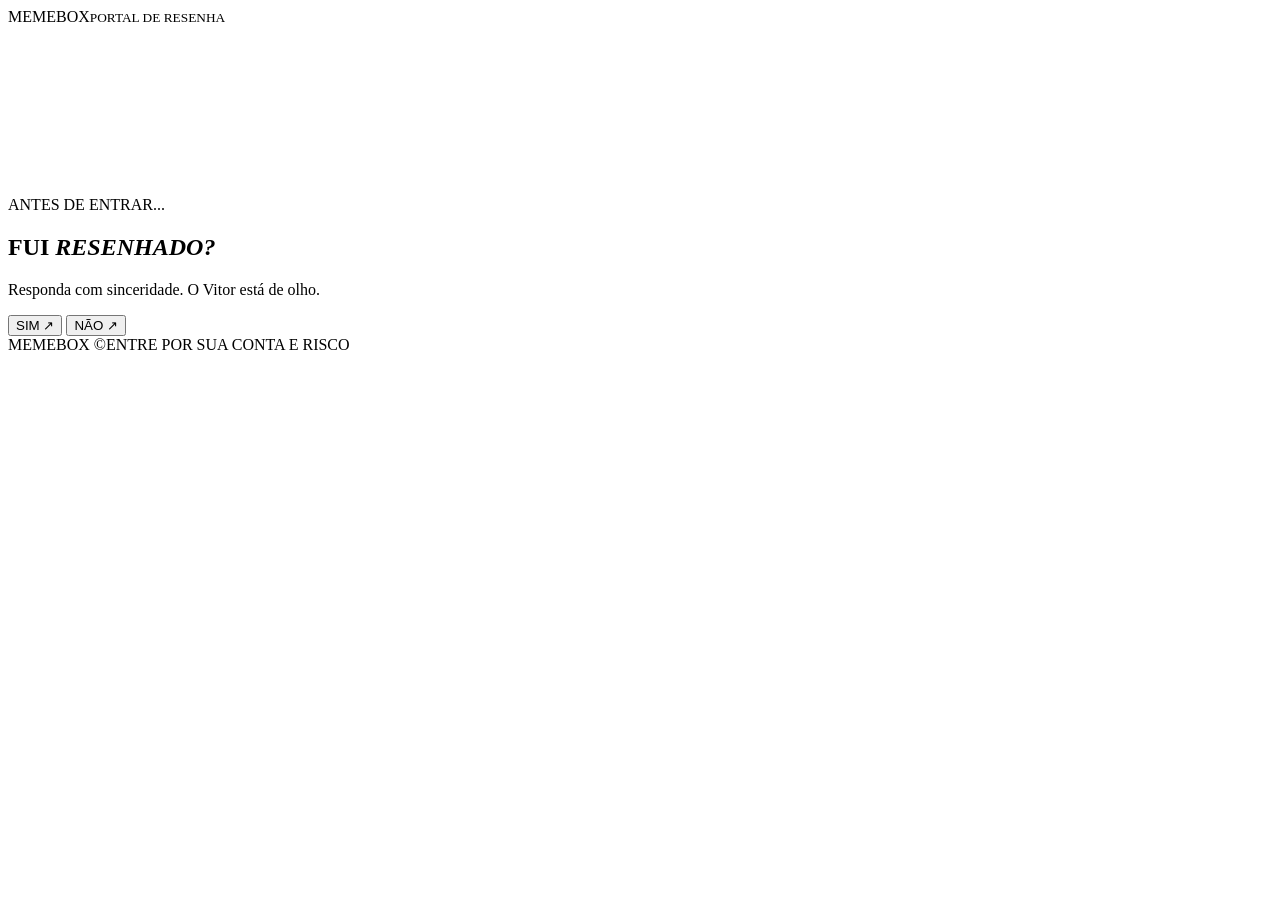
==== index.html @ e065920f "Add files via upload" ====
<!DOCTYPE html>
<html lang="pt-BR">
<head>
  <meta charset="UTF-8">
  <meta name="viewport" content="width=device-width, initial-scale=1">
  <meta name="theme-color" content="#151515">
  <title>MEMEBOX — Entrada</title>
  <link rel="stylesheet" href="css/intro.css">
</head>
<body>
  <main class="intro-shell">
    <header class="brand"><span>MEME<span>BOX</span></span><small>PORTAL DE RESENHA</small></header>
    <section class="question-card" id="questionScreen">
      <div class="visual">
        <video id="mascotVideo" src="intro-mascote.mp4" autoplay muted loop playsinline aria-label="Mascote animado sem fundo"></video>
      </div>
      <div class="question-copy">
        <p class="eyebrow">ANTES DE ENTRAR...</p>
        <h1>FUI <em>RESENHADO?</em></h1>
        <p class="sub">Responda com sinceridade. O Vitor está de olho.</p>
        <div class="choices">
          <button id="yesButton" class="choice yes">SIM <span>↗</span></button>
          <button id="noButton" class="choice no">NÃO <span>↗</span></button>
        </div>
      </div>
    </section>
    <section class="reaction-screen" id="reactionScreen" hidden>
      <p class="eyebrow">RESPOSTA REGISTRADA</p>
      <h1>VAI SE FUDER,<br><em>VITOR.</em></h1>
      <p>Escolha questionável. Consequências inevitáveis.</p>
      <div class="reaction-mark">☠</div>
      <p class="tiny">reproduzindo evidências sonoras...</p>
    </section>
    <section class="loading-screen" id="loadingScreen" hidden>
      <div class="loader-mark">M!</div>
      <p class="eyebrow">MEMEBOX / INICIALIZANDO</p>
      <h1>Preparando a <em>resenha</em><span class="dots"></span></h1>
      <div class="progress"><span id="progressBar"></span></div>
      <p class="loading-note" id="loadingNote">Carregando consequências...</p>
    </section>
    <footer><span>MEMEBOX ©</span><span>ENTRE POR SUA CONTA E RISCO</span></footer>
  </main>
  <audio id="firstAudio" src="audio/hino-corinthians.mp3" preload="auto"></audio>
  <audio id="secondAudio" src="audio/fase-corinthians.mp3" preload="auto"></audio>
  <script src="js/intro.js"></script>
</body>
</html>
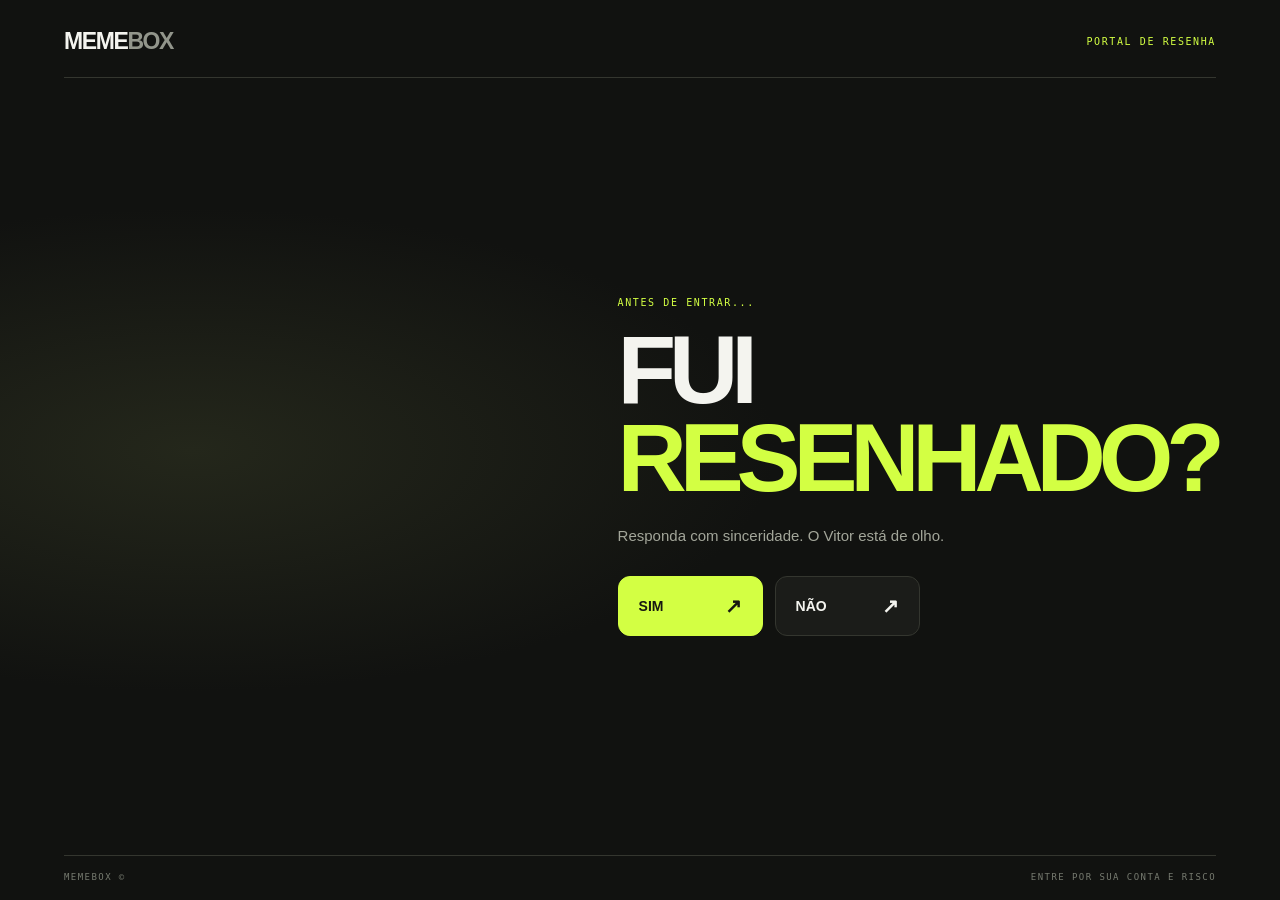
==== commit 4eb4f34a: "Adiciona controle visível para a música da entrada" ====
--- a/index.html
+++ b/index.html
@@ -22,6 +22,7 @@
           <button id="yesButton" class="choice yes">SIM <span>↗</span></button>
           <button id="noButton" class="choice no">NÃO <span>↗</span></button>
         </div>
+        <button id="introMusicButton" class="intro-music-button" type="button" hidden aria-pressed="false">♫ Ativar música</button>
       </div>
     </section>
     <section class="reaction-screen" id="reactionScreen" hidden>
--- a/css/intro.css
+++ b/css/intro.css
@@ -0,0 +1,12 @@
+@import url('https://fonts.googleapis.com/css2?family=DM+Mono:wght@400;500&family=Manrope:wght@400;600;700;800;900&display=swap');
+:root{--bg:#111210;--panel:#191a17;--line:#34362f;--lime:#d3ff43;--text:#f4f4ef;--muted:#a3a69a;--red:#ff4d5a}
+*{box-sizing:border-box}html,body{margin:0;min-height:100%;background:var(--bg);color:var(--text);font-family:Manrope,Arial,sans-serif}body{min-height:100vh;background:radial-gradient(ellipse at 15% 50%,#24271b 0,transparent 38%),var(--bg)}
+.intro-shell{min-height:100vh;max-width:1440px;margin:auto;padding:28px 5vw 18px;display:flex;flex-direction:column}
+.brand{display:flex;align-items:center;justify-content:space-between;border-bottom:1px solid var(--line);padding:0 0 22px}.brand>span{font-size:23px;font-weight:900;letter-spacing:-1.4px}.brand>span span{color:#92958b}.brand small,.eyebrow,footer,.tiny{font-family:'DM Mono',monospace;letter-spacing:.16em;font-size:10px;color:var(--lime)}
+.question-card{flex:1;display:grid;grid-template-columns:minmax(260px, .9fr) minmax(360px,1.1fr);align-items:center;gap:clamp(20px,5vw,80px);padding:clamp(35px,7vh,90px) 0}
+.visual{position:relative;display:flex;align-items:center;justify-content:center;min-height:300px;overflow:hidden}.visual video{display:block;position:relative;width:min(100%,480px);height:min(58vh,520px);object-fit:contain;object-position:center;background:transparent;filter:drop-shadow(0 18px 25px #0004)}
+.question-copy{max-width:620px}.eyebrow{margin:0 0 18px}.question-copy h1,.reaction-screen h1,.loading-screen h1{font-size:clamp(48px,7.5vw,104px);line-height:.92;letter-spacing:-.075em;margin:0;font-weight:900}.question-copy h1 em,.reaction-screen h1 em,.loading-screen h1 em{font-style:normal;color:var(--lime)}.sub{font-size:15px;color:var(--muted);margin:25px 0 32px}.choices{display:flex;gap:12px;flex-wrap:wrap}.choice{min-width:145px;border:1px solid var(--line);border-radius:12px;padding:17px 20px;display:flex;justify-content:space-between;align-items:center;gap:30px;font:800 14px Manrope,sans-serif;cursor:pointer;transition:transform .15s,background .15s,border-color .15s}.choice:hover{transform:translateY(-3px)}.choice span{font-size:20px}.yes{background:var(--lime);border-color:var(--lime);color:#171811}.no{background:#1b1c19;color:var(--text)}.no:hover{border-color:var(--red);background:#291719}
+footer{display:flex;justify-content:space-between;border-top:1px solid var(--line);padding-top:16px;color:#777b70;font-size:9px}
+.reaction-screen,.loading-screen{flex:1;min-height:65vh;display:flex;flex-direction:column;align-items:center;justify-content:center;text-align:center;padding:40px 0}.reaction-screen h1{font-size:clamp(54px,9vw,115px)}.reaction-screen>p:not(.eyebrow){color:var(--muted);margin-top:24px}.reaction-mark{font-size:64px;color:var(--red);margin-top:18px}.tiny{color:#8e9186}.loading-screen h1{font-size:clamp(38px,6vw,76px)}.loader-mark{display:grid;place-items:center;width:60px;height:60px;background:var(--lime);color:#14150f;border-radius:18px;font-weight:900;font-size:25px;margin-bottom:30px;transform:rotate(-7deg)}.progress{width:min(380px,80vw);height:6px;border-radius:8px;background:#303129;overflow:hidden;margin-top:34px}.progress span{display:block;height:100%;width:0;background:var(--lime);transition:width .2s linear}.loading-note{color:var(--muted);font-size:12px}.dots:after{content:'';animation:dots 1.2s steps(4,end) infinite}@keyframes dots{0%{content:''}25%{content:'.'}50%{content:'..'}75%,100%{content:'...'}}
+[hidden]{display:none!important}
+@media(max-width:760px){.intro-shell{padding:22px 22px 16px}.question-card{grid-template-columns:1fr;gap:10px;padding:25px 0 45px}.visual{min-height:200px;max-height:28vh}.visual video{height:28vh;width:min(70%,300px);max-height:28vh}.question-copy h1{font-size:clamp(48px,13vw,78px)}.sub{margin:18px 0 25px}.choice{flex:1;min-width:120px}.brand small{font-size:8px}.reaction-screen,.loading-screen{min-height:72vh}footer{font-size:8px;letter-spacing:.08em}}
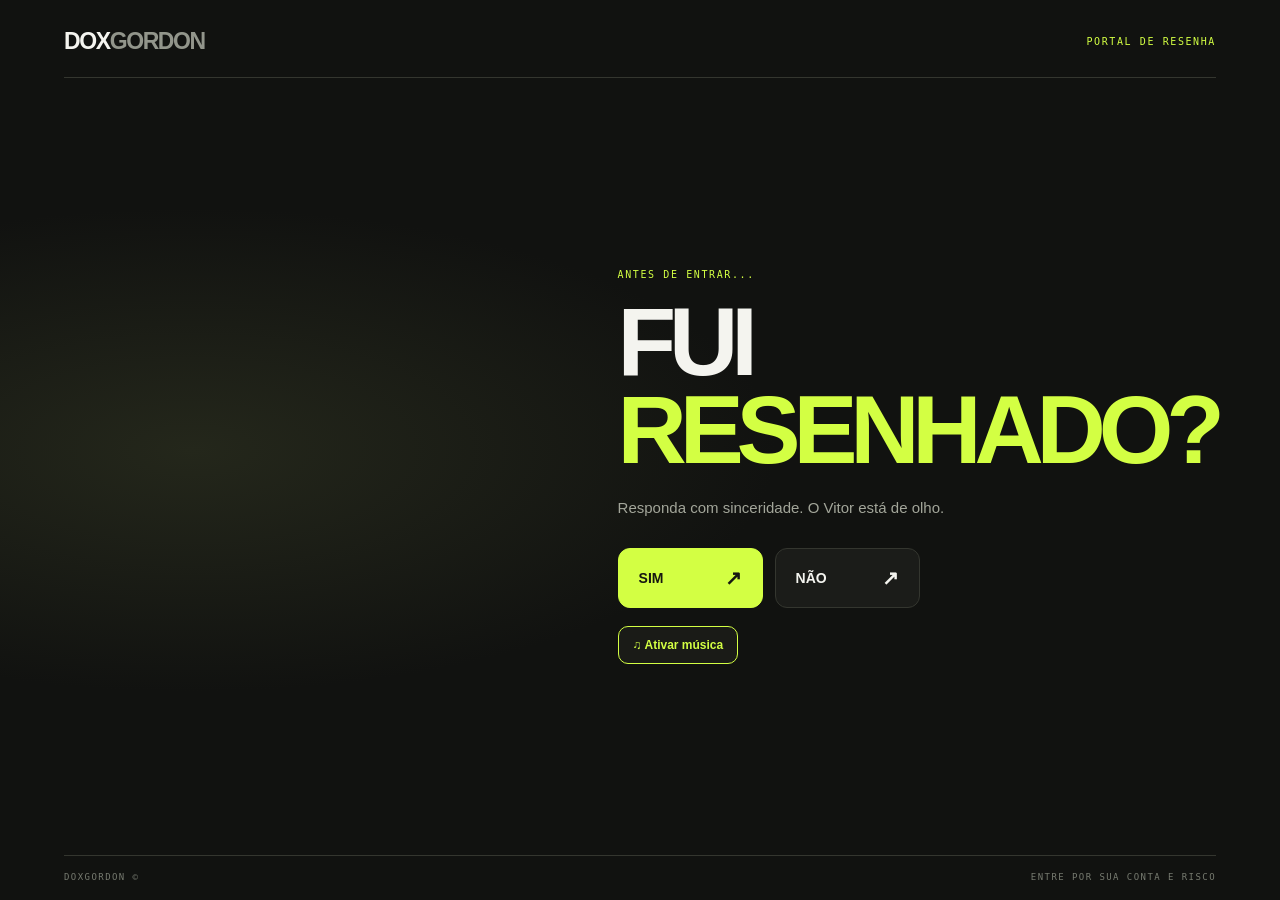
==== commit 753e7770: "Renomeia a marca visível para DOXGORDON" ====
--- a/index.html
+++ b/index.html
@@ -4,12 +4,12 @@
   <meta charset="UTF-8">
   <meta name="viewport" content="width=device-width, initial-scale=1">
   <meta name="theme-color" content="#151515">
-  <title>MEMEBOX — Entrada</title>
+  <title>DOXGORDON — Entrada</title>
   <link rel="stylesheet" href="css/intro.css">
 </head>
 <body>
   <main class="intro-shell">
-    <header class="brand"><span>MEME<span>BOX</span></span><small>PORTAL DE RESENHA</small></header>
+    <header class="brand"><span>DOX<span>GORDON</span></span><small>PORTAL DE RESENHA</small></header>
     <section class="question-card" id="questionScreen">
       <div class="visual">
         <video id="mascotVideo" src="intro-mascote.mp4" autoplay muted loop playsinline aria-label="Mascote animado sem fundo"></video>
@@ -34,12 +34,12 @@
     </section>
     <section class="loading-screen" id="loadingScreen" hidden>
       <div class="loader-mark">M!</div>
-      <p class="eyebrow">MEMEBOX / INICIALIZANDO</p>
+      <p class="eyebrow">DOXGORDON / INICIALIZANDO</p>
       <h1>Preparando a <em>resenha</em><span class="dots"></span></h1>
       <div class="progress"><span id="progressBar"></span></div>
       <p class="loading-note" id="loadingNote">Carregando consequências...</p>
     </section>
-    <footer><span>MEMEBOX ©</span><span>ENTRE POR SUA CONTA E RISCO</span></footer>
+    <footer><span>DOXGORDON ©</span><span>ENTRE POR SUA CONTA E RISCO</span></footer>
   </main>
   <audio id="firstAudio" src="audio/hino-corinthians.mp3" preload="auto"></audio>
   <audio id="secondAudio" src="audio/fase-corinthians.mp3" preload="auto"></audio>
--- a/css/intro.css
+++ b/css/intro.css
@@ -10,3 +10,13 @@
 .reaction-screen,.loading-screen{flex:1;min-height:65vh;display:flex;flex-direction:column;align-items:center;justify-content:center;text-align:center;padding:40px 0}.reaction-screen h1{font-size:clamp(54px,9vw,115px)}.reaction-screen>p:not(.eyebrow){color:var(--muted);margin-top:24px}.reaction-mark{font-size:64px;color:var(--red);margin-top:18px}.tiny{color:#8e9186}.loading-screen h1{font-size:clamp(38px,6vw,76px)}.loader-mark{display:grid;place-items:center;width:60px;height:60px;background:var(--lime);color:#14150f;border-radius:18px;font-weight:900;font-size:25px;margin-bottom:30px;transform:rotate(-7deg)}.progress{width:min(380px,80vw);height:6px;border-radius:8px;background:#303129;overflow:hidden;margin-top:34px}.progress span{display:block;height:100%;width:0;background:var(--lime);transition:width .2s linear}.loading-note{color:var(--muted);font-size:12px}.dots:after{content:'';animation:dots 1.2s steps(4,end) infinite}@keyframes dots{0%{content:''}25%{content:'.'}50%{content:'..'}75%,100%{content:'...'}}
 [hidden]{display:none!important}
 @media(max-width:760px){.intro-shell{padding:22px 22px 16px}.question-card{grid-template-columns:1fr;gap:10px;padding:25px 0 45px}.visual{min-height:200px;max-height:28vh}.visual video{height:28vh;width:min(70%,300px);max-height:28vh}.question-copy h1{font-size:clamp(48px,13vw,78px)}.sub{margin:18px 0 25px}.choice{flex:1;min-width:120px}.brand small{font-size:8px}.reaction-screen,.loading-screen{min-height:72vh}footer{font-size:8px;letter-spacing:.08em}}
+
+/* Visible, accessible fallback when the browser blocks audible autoplay. */
+.intro-music-button{
+  margin-top:18px;border:1px solid var(--lime);border-radius:10px;
+  padding:11px 14px;background:#1a1b17;color:var(--lime);
+  font:700 12px Manrope,Arial,sans-serif;cursor:pointer;
+  transition:background .15s,transform .15s;
+}
+.intro-music-button:hover{background:#292c1e;transform:translateY(-1px)}
+.intro-music-button:focus-visible{outline:2px solid var(--text);outline-offset:3px}
